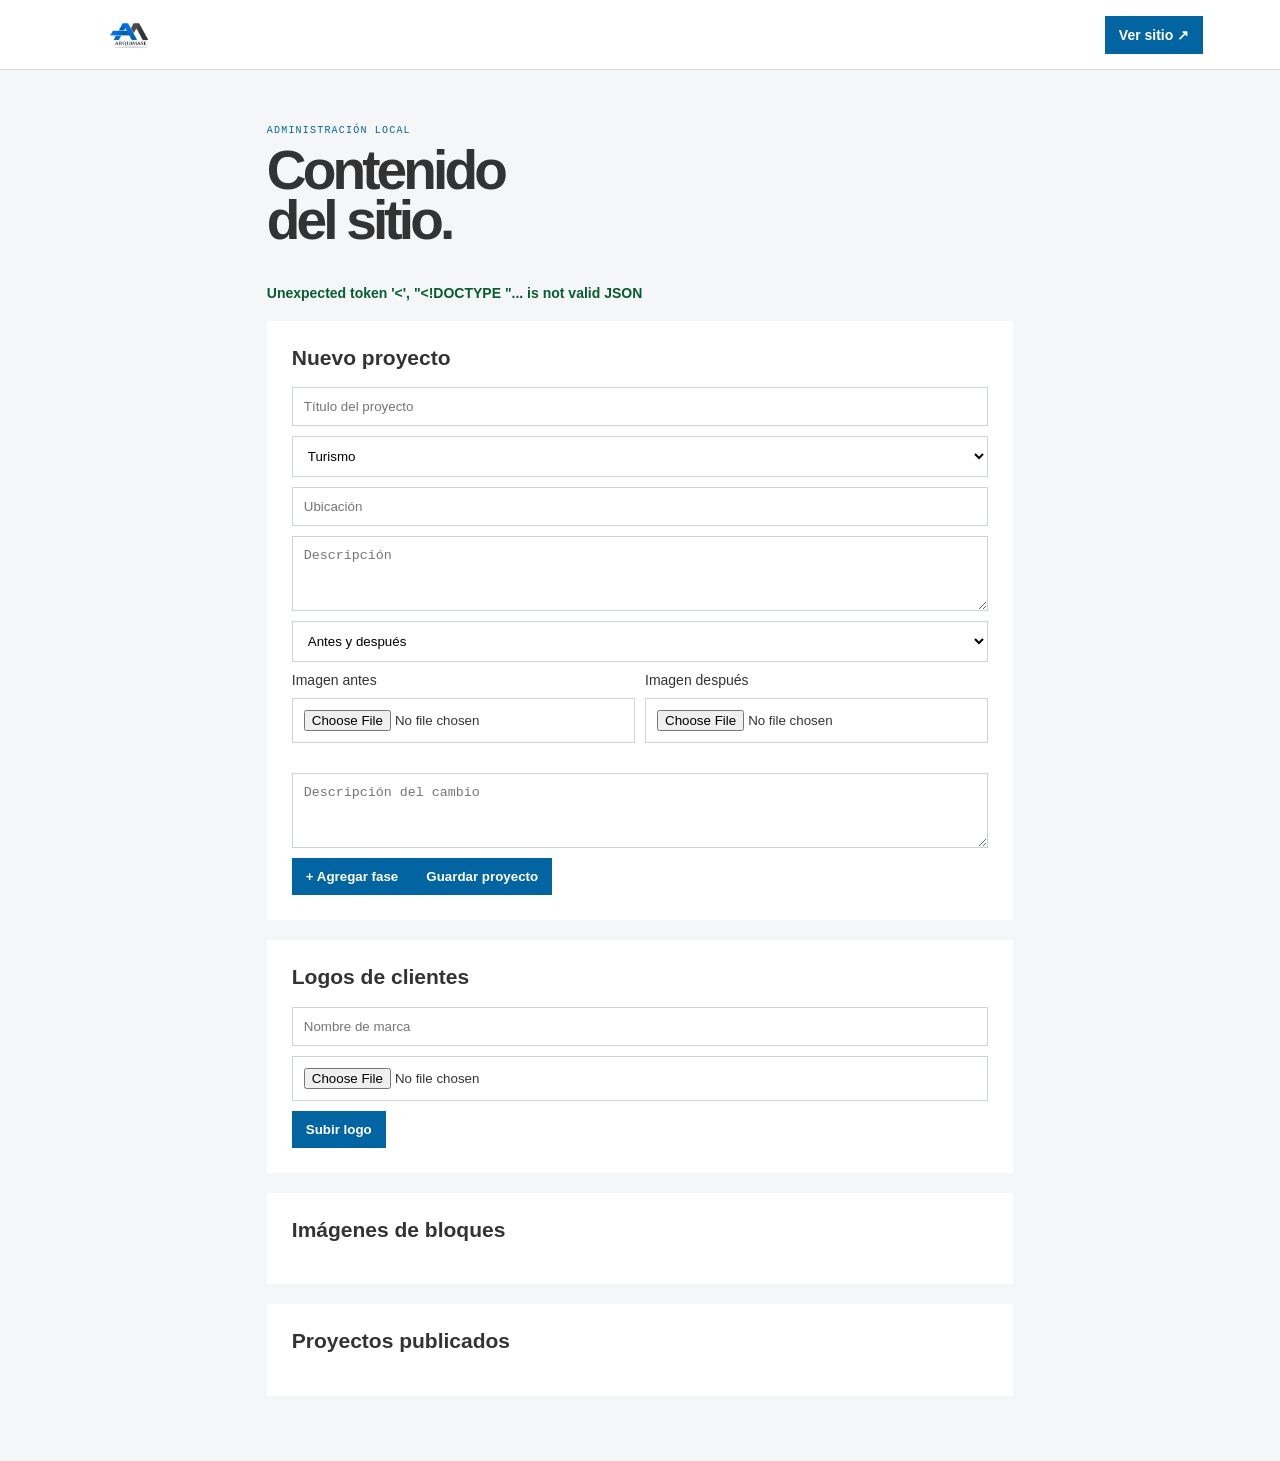
==== admin.html @ a7347bd7 "Primer commit Arquimase" ====
<!doctype html><html lang="es"><meta charset="utf-8"><meta name="viewport" content="width=device-width,initial-scale=1"><title>Arquimase | Panel</title><link rel="stylesheet" href="admin.css"><body><header><img src="assets/arquimase-logo.png" alt="Arquimase"><a href="/index.html" target="_blank">Ver sitio ↗</a></header><main><p>ADMINISTRACIÓN LOCAL</p><h1>Contenido<br>del sitio.</h1><div id="notice"></div><section><h2>Nuevo proyecto</h2><form id="project"><input required name="title" placeholder="Título del proyecto"><select name="category"><option value="turismo">Turismo</option><option value="tratamiento">Planta de tratamiento</option><option value="remodelacion">Remodelación</option></select><input name="location" placeholder="Ubicación"><textarea required name="description" placeholder="Descripción"></textarea><select name="format" id="format"><option value="beforeAfter">Antes y después</option><option value="phases">Por fases</option></select><div id="ba"><label>Imagen antes<input type="file" name="before" accept="image/*"></label><label>Imagen después<input type="file" name="after" accept="image/*"></label><textarea name="baDescription" placeholder="Descripción del cambio"></textarea></div><div id="phases" hidden></div><button type="button" id="phase">+ Agregar fase</button><button>Guardar proyecto</button></form></section><section><h2>Logos de clientes</h2><form id="client"><input required name="name" placeholder="Nombre de marca"><input required type="file" name="logo" accept="image/*"><button>Subir logo</button></form><div id="clients"></div></section><section><h2>Imágenes de bloques</h2><div id="blocks"></div></section><section><h2>Proyectos publicados</h2><div id="projects"></div></section></main><script src="admin.js"></script></body></html>
---- admin.css ----
*{box-sizing:border-box}body{margin:0;color:#333;font:14px Arial,sans-serif;background:#f4f6f7}header{height:70px;padding:10px 6%;display:flex;justify-content:space-between;align-items:center;background:#fff;border-bottom:1px solid #ddd}header img{width:105px;height:48px;object-fit:contain}a,button{background:#0364a2;color:#fff;border:0;padding:11px 14px;font-weight:bold;text-decoration:none;cursor:pointer}main{max-width:900px;margin:auto;padding:45px 6%}main>p{font:10px monospace;color:#0364a2;letter-spacing:.12em}h1{font-size:55px;line-height:.9;letter-spacing:-.07em;margin:8px 0 40px}section{background:#fff;padding:25px;margin:20px 0}h2{margin-top:0}input,textarea,select{display:block;width:100%;margin:10px 0;padding:11px;border:1px solid #ccd3d6;background:white}textarea{min-height:75px}#ba{display:grid;grid-template-columns:1fr 1fr;gap:10px}#ba textarea{grid-column:1/-1}#phases>div{padding:12px;margin:10px 0;background:#eef3f5}.item{display:flex;align-items:center;gap:12px;padding:9px;margin-top:8px;background:#eef3f5}.item img{width:58px;height:44px;object-fit:contain;background:#fff}.item button{margin-left:auto;background:#a12626;padding:7px}.block{padding:10px;background:#eef3f5;margin:8px 0}#notice{font-weight:bold;color:#075c32}@media(max-width:600px){h1{font-size:44px}#ba{grid-template-columns:1fr}}
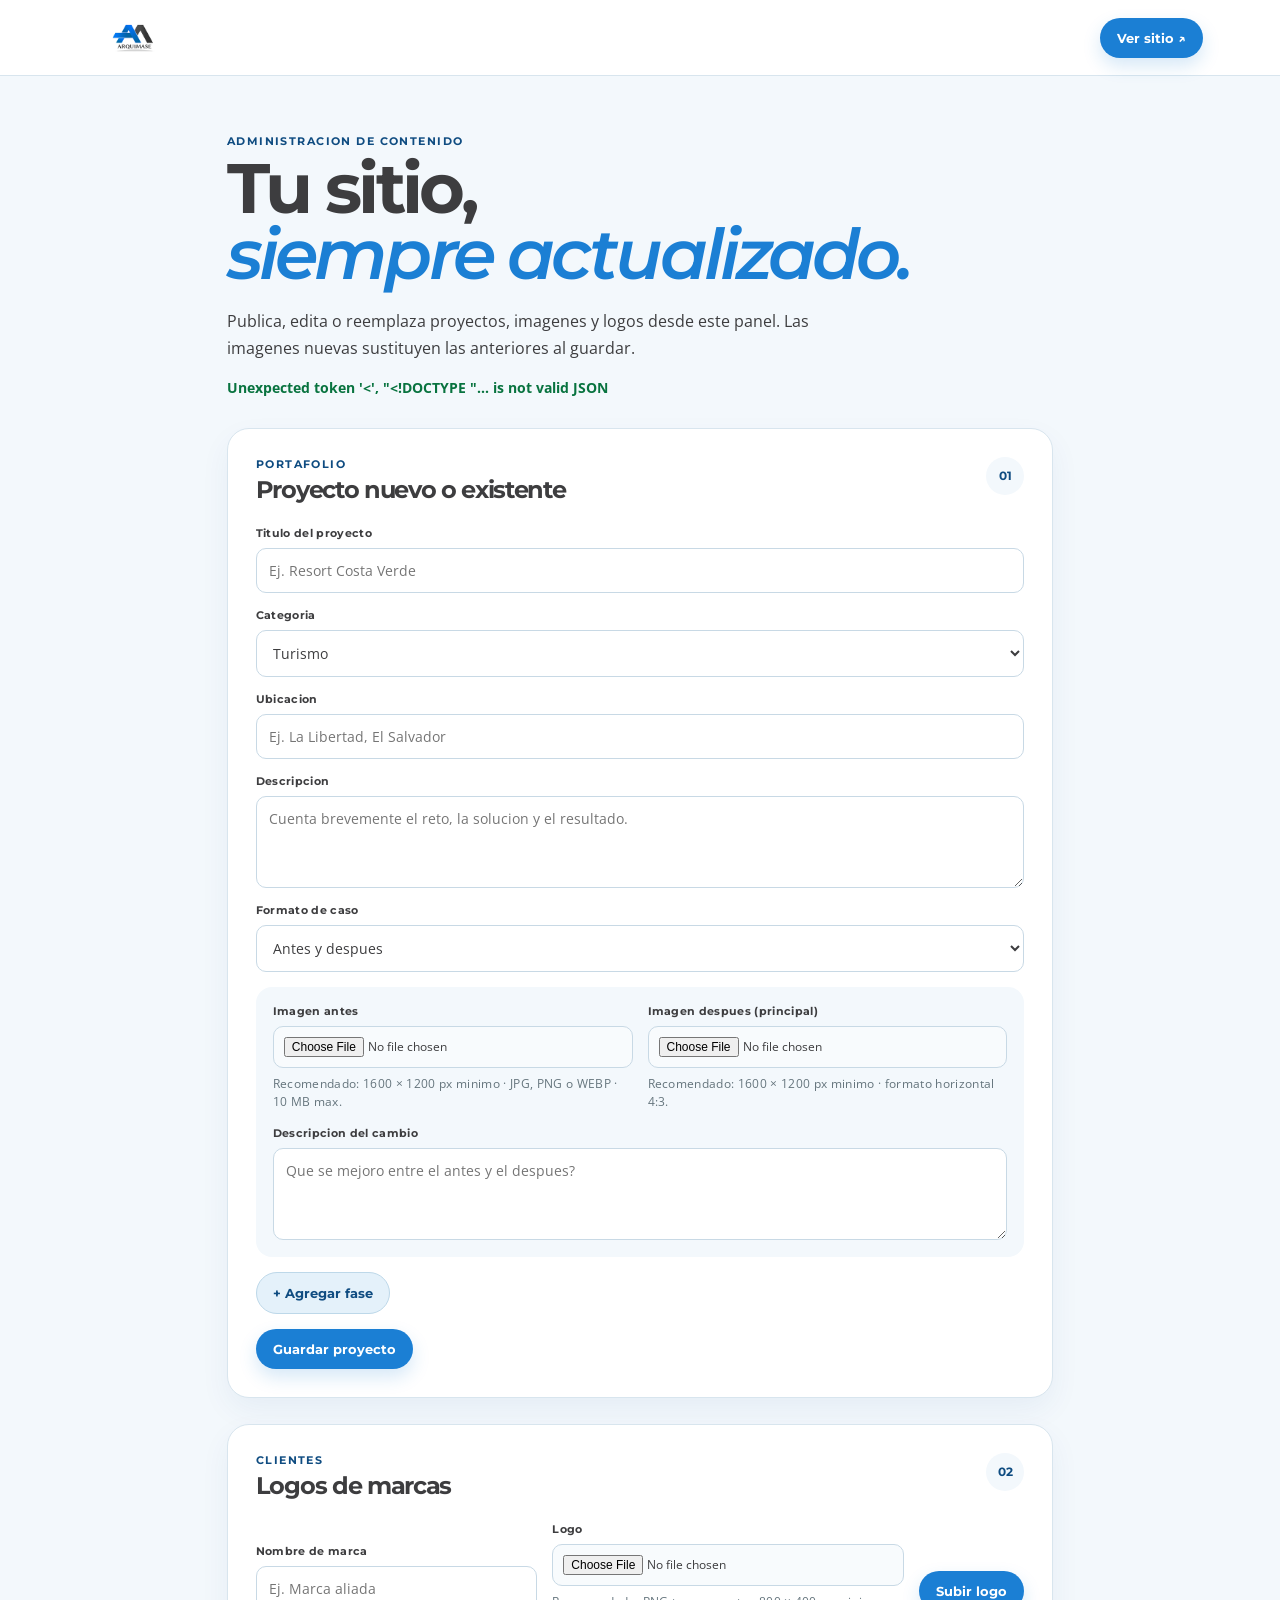
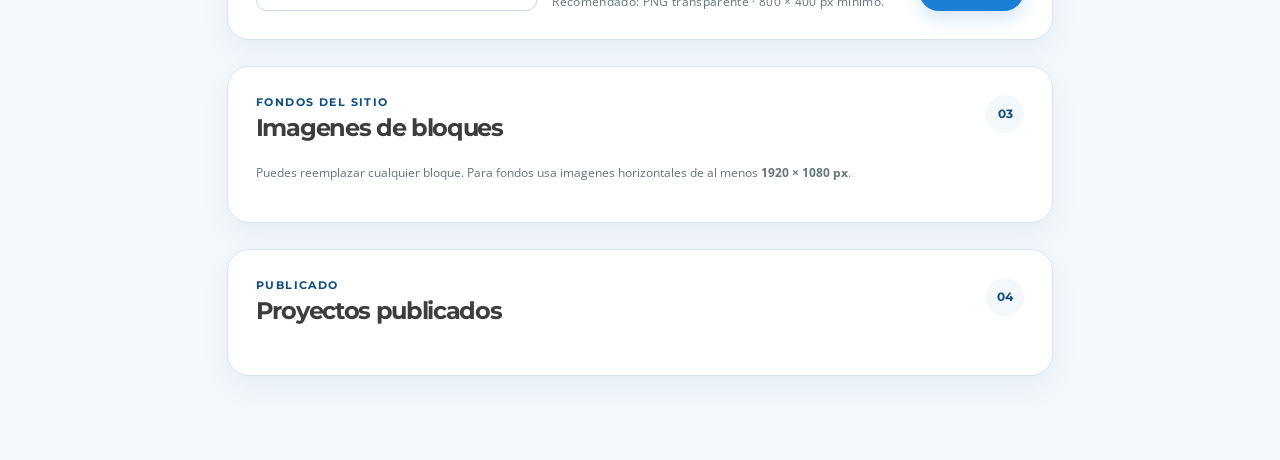
==== commit d0ae8655: "nueva actualizacion sitio y backend nueva actualizacion sitio y backend" ====
--- a/admin.html
+++ b/admin.html
@@ -1 +1,7 @@
-<!doctype html><html lang="es"><meta charset="utf-8"><meta name="viewport" content="width=device-width,initial-scale=1"><title>Arquimase | Panel</title><link rel="stylesheet" href="admin.css"><body><header><img src="assets/arquimase-logo.png" alt="Arquimase"><a href="/index.html" target="_blank">Ver sitio ↗</a></header><main><p>ADMINISTRACIÓN LOCAL</p><h1>Contenido<br>del sitio.</h1><div id="notice"></div><section><h2>Nuevo proyecto</h2><form id="project"><input required name="title" placeholder="Título del proyecto"><select name="category"><option value="turismo">Turismo</option><option value="tratamiento">Planta de tratamiento</option><option value="remodelacion">Remodelación</option></select><input name="location" placeholder="Ubicación"><textarea required name="description" placeholder="Descripción"></textarea><select name="format" id="format"><option value="beforeAfter">Antes y después</option><option value="phases">Por fases</option></select><div id="ba"><label>Imagen antes<input type="file" name="before" accept="image/*"></label><label>Imagen después<input type="file" name="after" accept="image/*"></label><textarea name="baDescription" placeholder="Descripción del cambio"></textarea></div><div id="phases" hidden></div><button type="button" id="phase">+ Agregar fase</button><button>Guardar proyecto</button></form></section><section><h2>Logos de clientes</h2><form id="client"><input required name="name" placeholder="Nombre de marca"><input required type="file" name="logo" accept="image/*"><button>Subir logo</button></form><div id="clients"></div></section><section><h2>Imágenes de bloques</h2><div id="blocks"></div></section><section><h2>Proyectos publicados</h2><div id="projects"></div></section></main><script src="admin.js"></script></body></html>
+<!doctype html>
+<html lang="es"><head><meta charset="utf-8"><meta name="viewport" content="width=device-width,initial-scale=1"><title>Arquimase | Administracion</title><link rel="preconnect" href="https://fonts.googleapis.com"><link rel="preconnect" href="https://fonts.gstatic.com" crossorigin><link href="https://fonts.googleapis.com/css2?family=Montserrat:wght@600;700;800&family=Open+Sans:wght@400;600;700&display=swap" rel="stylesheet"><link rel="stylesheet" href="admin.css"></head>
+<body><header><img src="assets/arquimase-logo.png" alt="Arquimase"><a href="/index.html" target="_blank">Ver sitio ↗</a></header><main><p class="panel-kicker">ADMINISTRACION DE CONTENIDO</p><h1>Tu sitio,<br><em>siempre actualizado.</em></h1><p class="panel-intro">Publica, edita o reemplaza proyectos, imagenes y logos desde este panel. Las imagenes nuevas sustituyen las anteriores al guardar.</p><div id="notice" role="status"></div>
+<section><div class="section-title"><div><p class="section-kicker">PORTAFOLIO</p><h2>Proyecto nuevo o existente</h2></div><span>01</span></div><form id="project"><label>Titulo del proyecto<input required name="title" placeholder="Ej. Resort Costa Verde"></label><label>Categoria<select name="category"><option value="turismo">Turismo</option><option value="tratamiento">Planta de tratamiento</option><option value="remodelacion">Remodelacion</option></select></label><label>Ubicacion<input name="location" placeholder="Ej. La Libertad, El Salvador"></label><label>Descripcion<textarea required name="description" placeholder="Cuenta brevemente el reto, la solucion y el resultado."></textarea></label><label>Formato de caso<select name="format" id="format"><option value="beforeAfter">Antes y despues</option><option value="phases">Por fases</option></select></label><div id="ba" class="image-inputs"><label>Imagen antes<input type="file" name="before" accept="image/jpeg,image/png,image/webp"><small>Recomendado: 1600 × 1200 px minimo · JPG, PNG o WEBP · 10 MB max.</small></label><label>Imagen despues (principal)<input type="file" name="after" accept="image/jpeg,image/png,image/webp"><small>Recomendado: 1600 × 1200 px minimo · formato horizontal 4:3.</small></label><label class="full">Descripcion del cambio<textarea name="baDescription" placeholder="Que se mejoro entre el antes y el despues?"></textarea></label></div><div id="phases" hidden></div><button type="button" class="button-secondary" id="phase">+ Agregar fase</button><button class="button-primary">Guardar proyecto</button></form></section>
+<section><div class="section-title"><div><p class="section-kicker">CLIENTES</p><h2>Logos de marcas</h2></div><span>02</span></div><form id="client" class="compact-form"><label>Nombre de marca<input required name="name" placeholder="Ej. Marca aliada"></label><label>Logo<input type="file" name="logo" accept="image/png,image/webp,image/jpeg"><small>Recomendado: PNG transparente · 800 × 400 px minimo.</small></label><button class="button-primary">Subir logo</button></form><div id="clients"></div></section>
+<section><div class="section-title"><div><p class="section-kicker">FONDOS DEL SITIO</p><h2>Imagenes de bloques</h2></div><span>03</span></div><p class="form-help">Puedes reemplazar cualquier bloque. Para fondos usa imagenes horizontales de al menos <strong>1920 × 1080 px</strong>.</p><div id="blocks"></div></section>
+<section><div class="section-title"><div><p class="section-kicker">PUBLICADO</p><h2>Proyectos publicados</h2></div><span>04</span></div><div id="projects"></div></section></main><script src="admin.js"></script></body></html>
--- a/admin.css
+++ b/admin.css
@@ -1 +1 @@
-*{box-sizing:border-box}body{margin:0;color:#333;font:14px Arial,sans-serif;background:#f4f6f7}header{height:70px;padding:10px 6%;display:flex;justify-content:space-between;align-items:center;background:#fff;border-bottom:1px solid #ddd}header img{width:105px;height:48px;object-fit:contain}a,button{background:#0364a2;color:#fff;border:0;padding:11px 14px;font-weight:bold;text-decoration:none;cursor:pointer}main{max-width:900px;margin:auto;padding:45px 6%}main>p{font:10px monospace;color:#0364a2;letter-spacing:.12em}h1{font-size:55px;line-height:.9;letter-spacing:-.07em;margin:8px 0 40px}section{background:#fff;padding:25px;margin:20px 0}h2{margin-top:0}input,textarea,select{display:block;width:100%;margin:10px 0;padding:11px;border:1px solid #ccd3d6;background:white}textarea{min-height:75px}#ba{display:grid;grid-template-columns:1fr 1fr;gap:10px}#ba textarea{grid-column:1/-1}#phases>div{padding:12px;margin:10px 0;background:#eef3f5}.item{display:flex;align-items:center;gap:12px;padding:9px;margin-top:8px;background:#eef3f5}.item img{width:58px;height:44px;object-fit:contain;background:#fff}.item button{margin-left:auto;background:#a12626;padding:7px}.block{padding:10px;background:#eef3f5;margin:8px 0}#notice{font-weight:bold;color:#075c32}@media(max-width:600px){h1{font-size:44px}#ba{grid-template-columns:1fr}}
+:root{--blue:#1b7fd4;--structure:#0f4c81;--carbon:#3d3d3f;--paper:#f3f8fc;--line:#d8e5ee}*{box-sizing:border-box}body{margin:0;color:var(--carbon);background:var(--paper);font:14px "Open Sans",Arial,sans-serif}header{height:76px;padding:10px max(6%,24px);display:flex;justify-content:space-between;align-items:center;background:#fff;border-bottom:1px solid var(--line)}header img{width:112px;height:51px;object-fit:contain}a,button{border:0;font:700 13px Montserrat,Arial,sans-serif;cursor:pointer;text-decoration:none}header a,.button-primary{background:var(--blue);color:#fff;border-radius:999px;padding:12px 17px;box-shadow:0 8px 18px rgba(27,127,212,.18)}main{max-width:980px;margin:auto;padding:58px max(6%,24px)}.panel-kicker,.section-kicker{margin:0;color:var(--structure);font:700 11px Montserrat,Arial,sans-serif;letter-spacing:.13em}.panel-intro{max-width:650px;font-size:16px;line-height:1.7}h1,h2{font-family:Montserrat,Arial,sans-serif;letter-spacing:-.055em}h1{font-size:clamp(40px,7vw,70px);line-height:.94;margin:8px 0 20px}h1 em{color:var(--blue);font-weight:600}h2{margin:4px 0 0;font-size:24px}section{background:#fff;border:1px solid var(--line);border-radius:22px;padding:28px;margin:26px 0;box-shadow:0 12px 30px rgba(15,76,129,.06)}.section-title{display:flex;align-items:flex-start;justify-content:space-between;margin-bottom:22px}.section-title>span{display:grid;place-items:center;width:38px;height:38px;border-radius:50%;background:var(--paper);color:var(--structure);font:700 12px Montserrat,Arial,sans-serif}#notice{min-height:24px;margin:12px 0;color:#08733f;font-weight:700}form{display:grid;gap:15px}label{font:700 11px Montserrat,Arial,sans-serif;letter-spacing:.03em}input,textarea,select{display:block;width:100%;margin:8px 0 0;padding:12px;border:1px solid #c8d9e5;border-radius:10px;background:#fff;color:var(--carbon);font:14px "Open Sans",Arial,sans-serif}textarea{min-height:92px;resize:vertical}input[type=file]{padding:10px;font-size:12px;background:#f8fbfd}small,.form-help{display:block;margin-top:7px;color:#64747c;font:12px/1.5 "Open Sans",Arial,sans-serif}.image-inputs{display:grid;grid-template-columns:1fr;gap:15px;padding:17px;border-radius:16px;background:var(--paper)}.full{grid-column:1/-1}.button-secondary{justify-self:start;background:#e4f1fa;color:var(--structure);border:1px solid #bdd8e9;border-radius:999px;padding:12px 16px}.button-primary{justify-self:start;transition:transform .2s,box-shadow .2s}.button-primary:hover{background:var(--structure);transform:translateY(-2px);box-shadow:0 13px 24px rgba(15,76,129,.22)}#phases>div{padding:16px;margin:12px 0;border-radius:15px;background:var(--paper);border:1px solid var(--line)}#phases button{margin-top:8px;background:#fff;color:#a12626;border:1px solid #e5b4b4;border-radius:999px;padding:8px 11px}.compact-form{grid-template-columns:1fr;align-items:end}.item{display:flex;align-items:center;gap:12px;padding:12px;margin-top:10px;border:1px solid var(--line);border-radius:14px;background:#f9fcfe}.item img{width:72px;height:54px;object-fit:contain;border-radius:8px;background:#fff}.item span{flex:1}.item button{margin-left:auto;border-radius:999px;padding:9px 12px;background:#a12626;color:#fff}.item button.edit{background:var(--structure)}.block{display:grid;grid-template-columns:1fr;gap:10px;padding:14px;margin:10px 0;border:1px solid var(--line);border-radius:16px;background:#f9fcfe}.block-preview{width:100%;height:130px;border-radius:10px;background:#e3eef5 center/cover no-repeat}.block .button-primary{padding:10px 14px}.block small{margin:0}@media(min-width:700px){.image-inputs{grid-template-columns:1fr 1fr}.compact-form{grid-template-columns:1fr 1.25fr auto}.block{grid-template-columns:150px 1fr auto;align-items:center}.block-preview{height:86px}.block input{margin:0}}@media(max-width:600px){main{padding-top:38px}section{padding:21px;border-radius:18px}.item{flex-wrap:wrap}.item button{margin-left:0}}
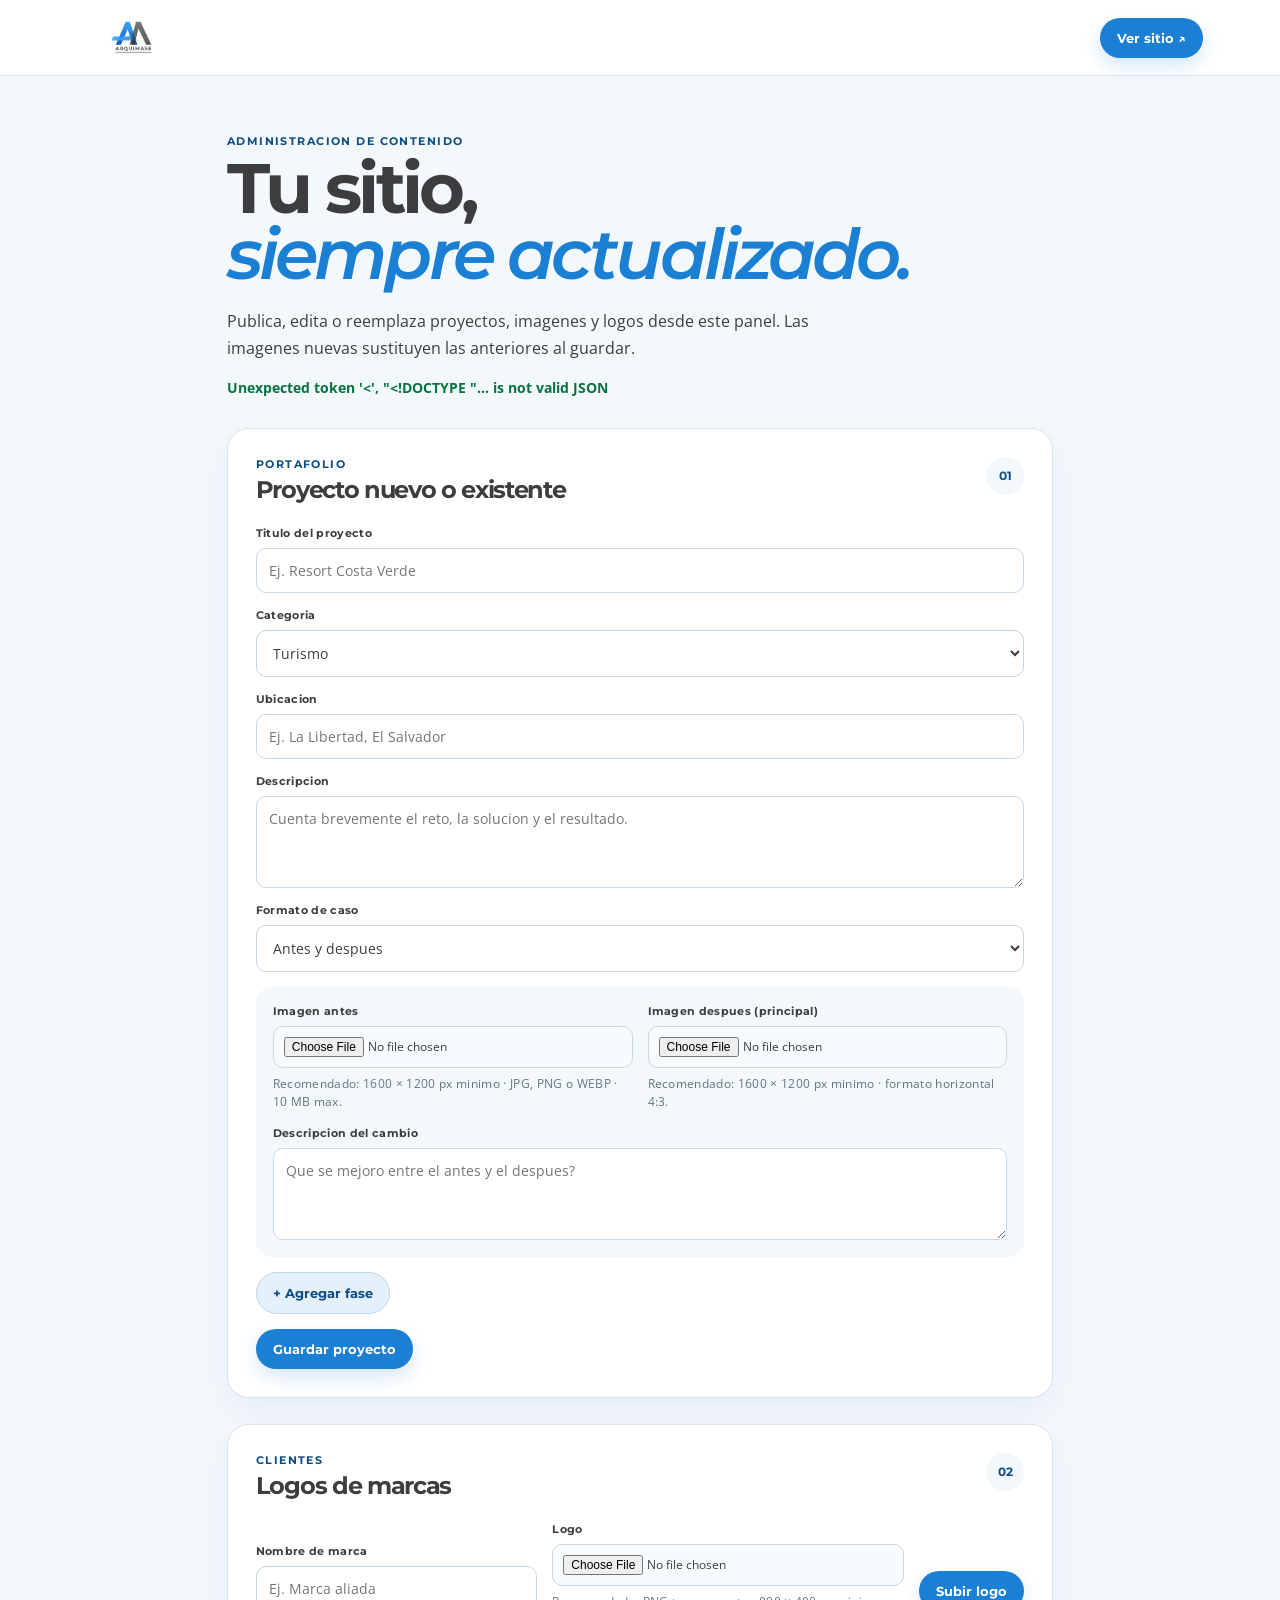
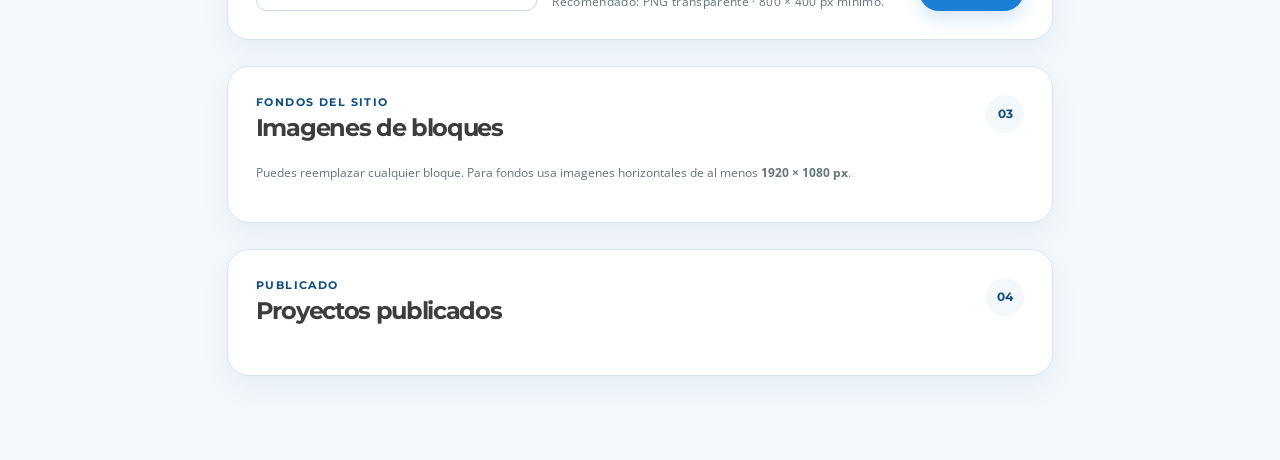
==== commit f66d3c54: "Nuevos controles de configuracion Nuevos controles de configuracion" ====
--- a/admin.html
+++ b/admin.html
@@ -1,5 +1,5 @@
 <!doctype html>
-<html lang="es"><head><meta charset="utf-8"><meta name="viewport" content="width=device-width,initial-scale=1"><title>Arquimase | Administracion</title><link rel="preconnect" href="https://fonts.googleapis.com"><link rel="preconnect" href="https://fonts.gstatic.com" crossorigin><link href="https://fonts.googleapis.com/css2?family=Montserrat:wght@600;700;800&family=Open+Sans:wght@400;600;700&display=swap" rel="stylesheet"><link rel="stylesheet" href="admin.css"></head>
+<html lang="es"><head><meta charset="utf-8"><meta name="viewport" content="width=device-width,initial-scale=1"><title>Arquimase | Administracion</title><link rel="preconnect" href="https://fonts.googleapis.com"><link rel="preconnect" href="https://fonts.gstatic.com" crossorigin><link href="https://fonts.googleapis.com/css2?family=Montserrat:wght@600;700;800&family=Open+Sans:wght@400;600;700&display=swap" rel="stylesheet"><link rel="stylesheet" href="admin.css"><link rel="stylesheet" href="admin-order.css"></head>
 <body><header><img src="assets/arquimase-logo.png" alt="Arquimase"><a href="/index.html" target="_blank">Ver sitio ↗</a></header><main><p class="panel-kicker">ADMINISTRACION DE CONTENIDO</p><h1>Tu sitio,<br><em>siempre actualizado.</em></h1><p class="panel-intro">Publica, edita o reemplaza proyectos, imagenes y logos desde este panel. Las imagenes nuevas sustituyen las anteriores al guardar.</p><div id="notice" role="status"></div>
 <section><div class="section-title"><div><p class="section-kicker">PORTAFOLIO</p><h2>Proyecto nuevo o existente</h2></div><span>01</span></div><form id="project"><label>Titulo del proyecto<input required name="title" placeholder="Ej. Resort Costa Verde"></label><label>Categoria<select name="category"><option value="turismo">Turismo</option><option value="tratamiento">Planta de tratamiento</option><option value="remodelacion">Remodelacion</option></select></label><label>Ubicacion<input name="location" placeholder="Ej. La Libertad, El Salvador"></label><label>Descripcion<textarea required name="description" placeholder="Cuenta brevemente el reto, la solucion y el resultado."></textarea></label><label>Formato de caso<select name="format" id="format"><option value="beforeAfter">Antes y despues</option><option value="phases">Por fases</option></select></label><div id="ba" class="image-inputs"><label>Imagen antes<input type="file" name="before" accept="image/jpeg,image/png,image/webp"><small>Recomendado: 1600 × 1200 px minimo · JPG, PNG o WEBP · 10 MB max.</small></label><label>Imagen despues (principal)<input type="file" name="after" accept="image/jpeg,image/png,image/webp"><small>Recomendado: 1600 × 1200 px minimo · formato horizontal 4:3.</small></label><label class="full">Descripcion del cambio<textarea name="baDescription" placeholder="Que se mejoro entre el antes y el despues?"></textarea></label></div><div id="phases" hidden></div><button type="button" class="button-secondary" id="phase">+ Agregar fase</button><button class="button-primary">Guardar proyecto</button></form></section>
 <section><div class="section-title"><div><p class="section-kicker">CLIENTES</p><h2>Logos de marcas</h2></div><span>02</span></div><form id="client" class="compact-form"><label>Nombre de marca<input required name="name" placeholder="Ej. Marca aliada"></label><label>Logo<input type="file" name="logo" accept="image/png,image/webp,image/jpeg"><small>Recomendado: PNG transparente · 800 × 400 px minimo.</small></label><button class="button-primary">Subir logo</button></form><div id="clients"></div></section>
--- a/admin-order.css
+++ b/admin-order.css
@@ -0,0 +1,5 @@
+.order-controls { display: flex; gap: 6px; margin-left: auto; }
+.item .order-controls button { margin-left: 0; min-width: 34px; padding: 8px 10px; background: #e4f1fa; color: #0f4c81; font-size: 18px; line-height: 1; }
+.item .order-controls button:disabled { opacity: .35; cursor: not-allowed; }
+.item .order-controls + .edit { margin-left: 0; }
+@media (max-width: 600px) { .order-controls { margin-left: 0; } }
